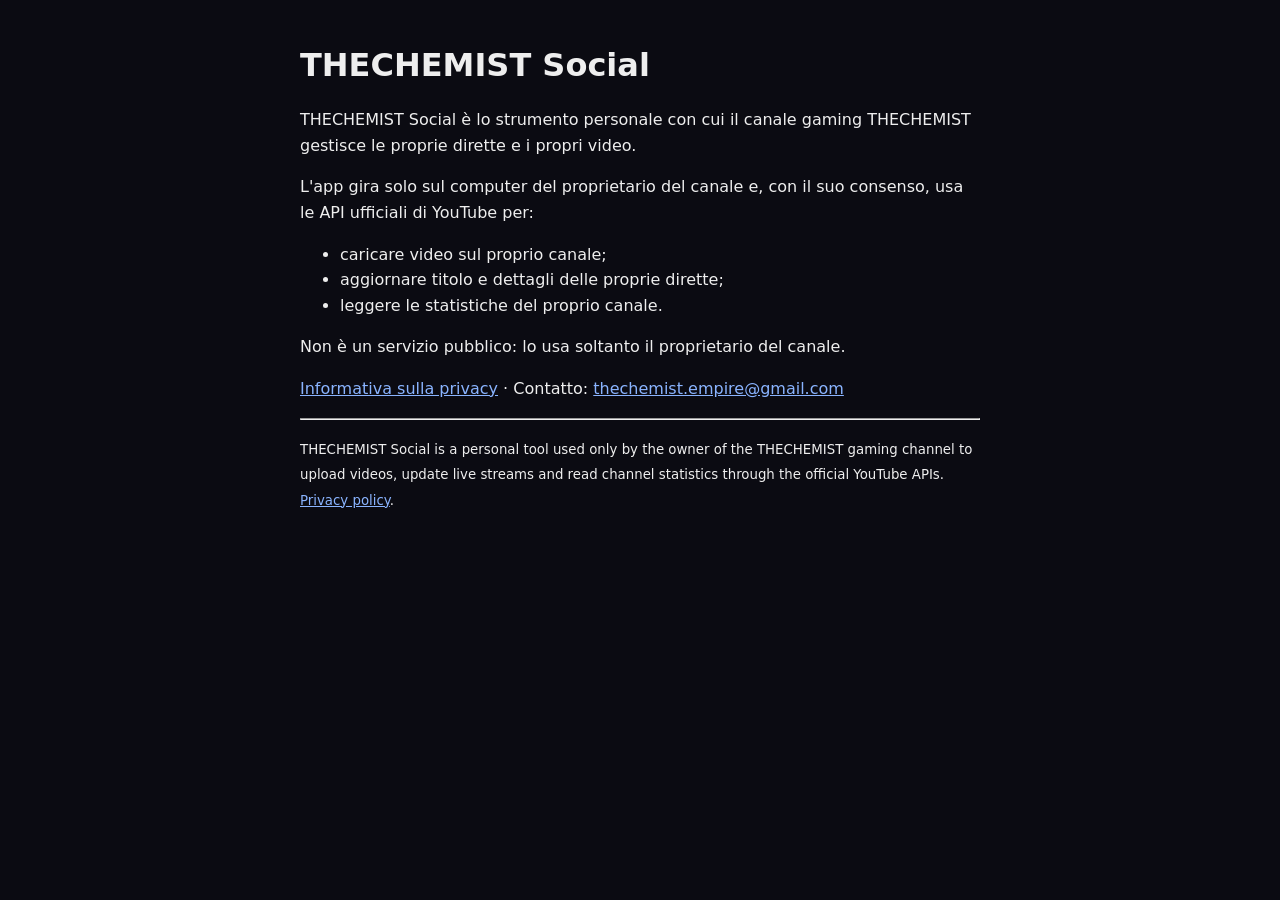
==== index.html @ 32021240 "Home page e informativa privacy di THECHEMIST Social Co-Authored-By: Claude Opus 5.5 <noreply@anthro" ====
<!doctype html>
<html lang="it">
<head>
<meta charset="utf-8">
<meta name="viewport" content="width=device-width, initial-scale=1">
<title>THECHEMIST Social</title>
<style>
  body { font: 16px/1.6 system-ui, sans-serif; max-width: 680px; margin: 40px auto; padding: 0 16px; background: #0b0b12; color: #eee; }
  a { color: #8ab4ff; }
  h1 { margin-bottom: 4px; }
</style>
</head>
<body>
<h1>THECHEMIST Social</h1>
<p>THECHEMIST Social è lo strumento personale con cui il canale gaming THECHEMIST gestisce le proprie dirette e i propri video.</p>
<p>L'app gira solo sul computer del proprietario del canale e, con il suo consenso, usa le API ufficiali di YouTube per:</p>
<ul>
  <li>caricare video sul proprio canale;</li>
  <li>aggiornare titolo e dettagli delle proprie dirette;</li>
  <li>leggere le statistiche del proprio canale.</li>
</ul>
<p>Non è un servizio pubblico: lo usa soltanto il proprietario del canale.</p>
<p><a href="privacy.html">Informativa sulla privacy</a> · Contatto: <a href="mailto:thechemist.empire@gmail.com">thechemist.empire@gmail.com</a></p>
<hr>
<p lang="en"><small>THECHEMIST Social is a personal tool used only by the owner of the THECHEMIST gaming channel to upload videos, update live streams and read channel statistics through the official YouTube APIs. <a href="privacy.html">Privacy policy</a>.</small></p>
</body>
</html>
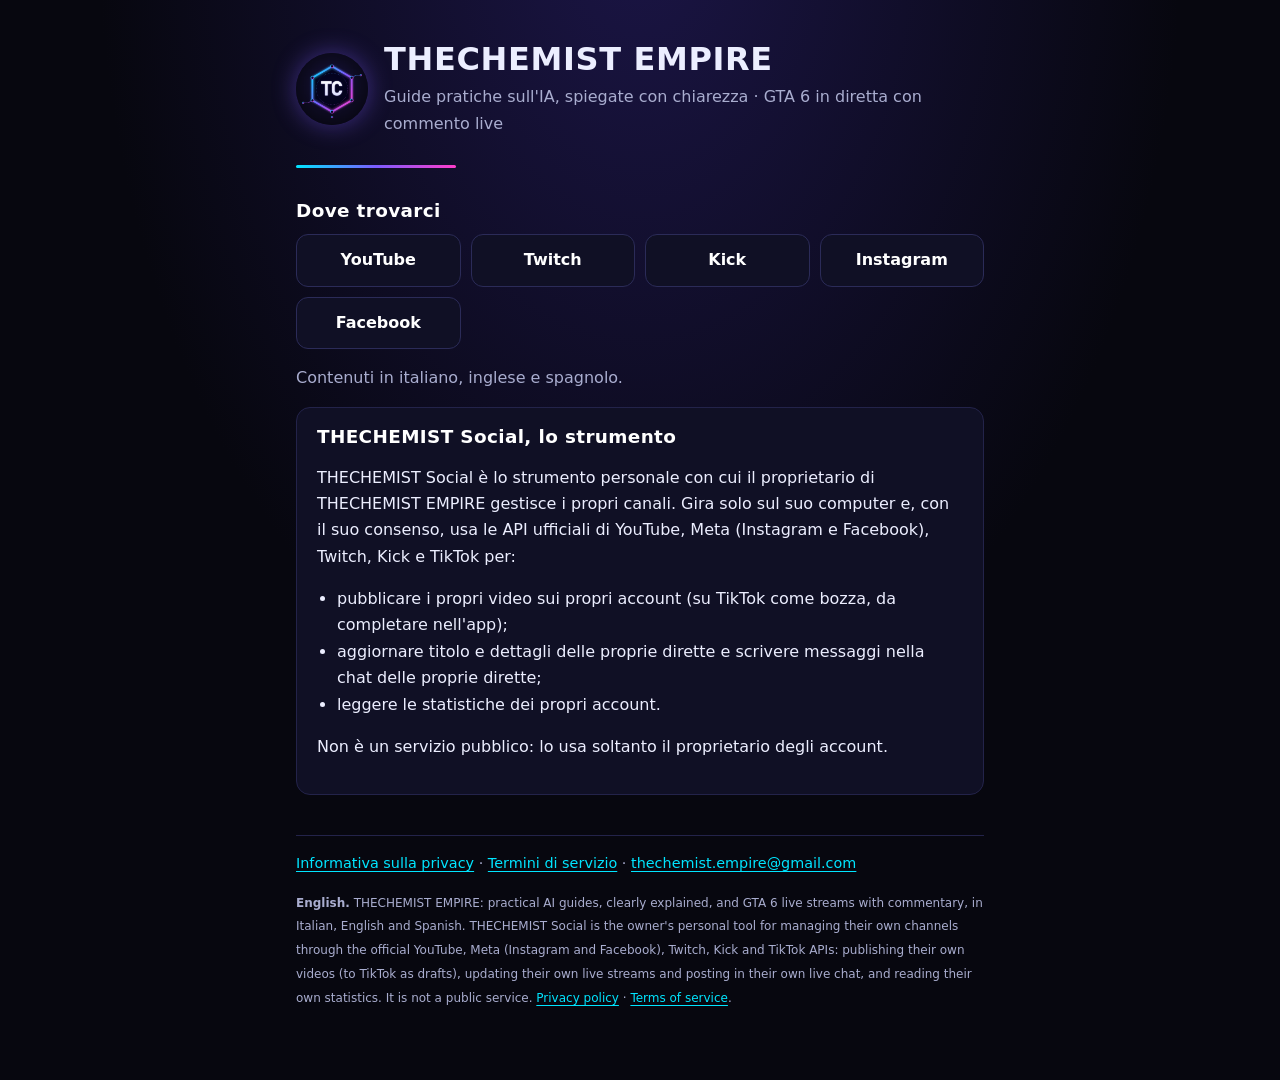
==== commit 5f802e5d: "THECHEMIST EMPIRE: home con canali, privacy con Twitch e Kick, termini Co-Authored-By: Claude Opus 5" ====
--- a/index.html
+++ b/index.html
@@ -3,25 +3,51 @@
 <head>
 <meta charset="utf-8">
 <meta name="viewport" content="width=device-width, initial-scale=1">
-<title>THECHEMIST Social</title>
-<style>
-  body { font: 16px/1.6 system-ui, sans-serif; max-width: 680px; margin: 40px auto; padding: 0 16px; background: #0b0b12; color: #eee; }
-  a { color: #8ab4ff; }
-  h1 { margin-bottom: 4px; }
-</style>
+<title>THECHEMIST EMPIRE</title>
+<meta name="description" content="Guide pratiche sull'intelligenza artificiale, spiegate con chiarezza, e GTA 6 in diretta con commento live. In italiano, inglese e spagnolo.">
+<link rel="icon" href="logo.png">
+<link rel="stylesheet" href="stile.css">
 </head>
 <body>
-<h1>THECHEMIST Social</h1>
-<p>THECHEMIST Social è lo strumento personale con cui il canale gaming THECHEMIST gestisce le proprie dirette e i propri video.</p>
-<p>L'app gira solo sul computer del proprietario del canale e, con il suo consenso, usa le API ufficiali di YouTube per:</p>
-<ul>
-  <li>caricare video sul proprio canale;</li>
-  <li>aggiornare titolo e dettagli delle proprie dirette;</li>
-  <li>leggere le statistiche del proprio canale.</li>
-</ul>
-<p>Non è un servizio pubblico: lo usa soltanto il proprietario del canale.</p>
-<p><a href="privacy.html">Informativa sulla privacy</a> · Contatto: <a href="mailto:thechemist.empire@gmail.com">thechemist.empire@gmail.com</a></p>
-<hr>
-<p lang="en"><small>THECHEMIST Social is a personal tool used only by the owner of the THECHEMIST gaming channel to upload videos, update live streams and read channel statistics through the official YouTube APIs. <a href="privacy.html">Privacy policy</a>.</small></p>
+<main>
+  <div class="testata">
+    <img src="logo.png" alt="Logo THECHEMIST EMPIRE">
+    <div>
+      <h1>THECHEMIST EMPIRE</h1>
+      <p class="sottotitolo">Guide pratiche sull'IA, spiegate con chiarezza · GTA 6 in diretta con commento live</p>
+    </div>
+  </div>
+  <div class="riga"></div>
+
+  <h2>Dove trovarci</h2>
+  <div class="canali">
+    <a href="https://www.youtube.com/channel/UC76AmSncGOaZmI1vPT5BlLQ">YouTube</a>
+    <a href="https://www.twitch.tv/thechemistempire">Twitch</a>
+    <a href="https://kick.com/thechemistempire">Kick</a>
+    <a href="https://www.instagram.com/thechemist.empire/">Instagram</a>
+    <a href="https://www.facebook.com/profile.php?id=61596619779956">Facebook</a>
+  </div>
+  <p class="tenue">Contenuti in italiano, inglese e spagnolo.</p>
+
+  <div class="scheda">
+    <h2 style="margin-top:0">THECHEMIST Social, lo strumento</h2>
+    <p>THECHEMIST Social è lo strumento personale con cui il proprietario di THECHEMIST EMPIRE gestisce i propri canali. Gira solo sul suo computer e, con il suo consenso, usa le API ufficiali di YouTube, Meta (Instagram e Facebook), Twitch, Kick e TikTok per:</p>
+    <ul>
+      <li>pubblicare i propri video sui propri account (su TikTok come bozza, da completare nell'app);</li>
+      <li>aggiornare titolo e dettagli delle proprie dirette e scrivere messaggi nella chat delle proprie dirette;</li>
+      <li>leggere le statistiche dei propri account.</li>
+    </ul>
+    <p>Non è un servizio pubblico: lo usa soltanto il proprietario degli account.</p>
+  </div>
+
+  <footer>
+    <a href="privacy.html">Informativa sulla privacy</a> · <a href="termini.html">Termini di servizio</a> ·
+    <a href="mailto:thechemist.empire@gmail.com">thechemist.empire@gmail.com</a>
+    <p lang="en"><small><b>English.</b> THECHEMIST EMPIRE: practical AI guides, clearly explained, and GTA 6 live streams with commentary, in Italian, English and Spanish.
+    THECHEMIST Social is the owner's personal tool for managing their own channels through the official YouTube, Meta (Instagram and Facebook), Twitch, Kick and TikTok APIs:
+    publishing their own videos (to TikTok as drafts), updating their own live streams and posting in their own live chat, and reading their own statistics.
+    It is not a public service. <a href="privacy.html">Privacy policy</a> · <a href="termini.html">Terms of service</a>.</small></p>
+  </footer>
+</main>
 </body>
 </html>
--- a/stile.css
+++ b/stile.css
@@ -0,0 +1,27 @@
+:root { --sfondo: #07070f; --carta: #101025; --testo: #eceeff; --tenue: #a9adcf; --ciano: #00e5ff; --viola: #7c5cff; --magenta: #ff3dcb; }
+* { box-sizing: border-box; }
+body { margin: 0; font: 16px/1.65 "Segoe UI", system-ui, -apple-system, sans-serif; color: var(--testo);
+       background: radial-gradient(ellipse at 50% -10%, #1b1546 0%, var(--sfondo) 60%) fixed, var(--sfondo); }
+main { max-width: 720px; margin: 0 auto; padding: 40px 16px 56px; }
+a { color: var(--ciano); text-underline-offset: 3px; }
+h1, h2 { font-family: Bahnschrift, "Segoe UI", system-ui, sans-serif; letter-spacing: .02em; line-height: 1.2; }
+h1 { font-size: 2rem; margin: 0 0 6px; }
+h2 { font-size: 1.15rem; margin: 32px 0 8px; color: #fff; }
+.testata { display: flex; align-items: center; gap: 16px; margin-bottom: 28px; }
+.testata img { width: 72px; height: 72px; border-radius: 50%; box-shadow: 0 0 24px rgba(124, 92, 255, .45); }
+.sottotitolo { color: var(--tenue); margin: 0; }
+.riga { height: 3px; width: 160px; border-radius: 2px; background: linear-gradient(90deg, var(--ciano), var(--viola), var(--magenta)); margin: 10px 0 24px; }
+.scheda { background: var(--carta); border: 1px solid #23234a; border-radius: 14px; padding: 18px 20px; margin: 16px 0; }
+.canali { display: grid; grid-template-columns: repeat(auto-fit, minmax(150px, 1fr)); gap: 10px; margin: 12px 0; }
+.canali a { display: block; text-align: center; padding: 12px; border-radius: 12px; text-decoration: none; color: #fff; font-weight: 600;
+            background: var(--carta); border: 1px solid #2b2b58; }
+.canali a:hover, .canali a:focus-visible { border-color: var(--viola); box-shadow: 0 0 16px rgba(124, 92, 255, .35); }
+ul { padding-left: 20px; }
+footer { margin-top: 40px; color: var(--tenue); font-size: .9rem; border-top: 1px solid #23234a; padding-top: 16px; }
+small, .tenue { color: var(--tenue); }
+h1, p, li { overflow-wrap: anywhere; }
+@media (max-width: 480px) {
+  h1 { font-size: 1.45rem; }
+  .testata img { width: 56px; height: 56px; }
+  .canali { grid-template-columns: 1fr 1fr; }
+}
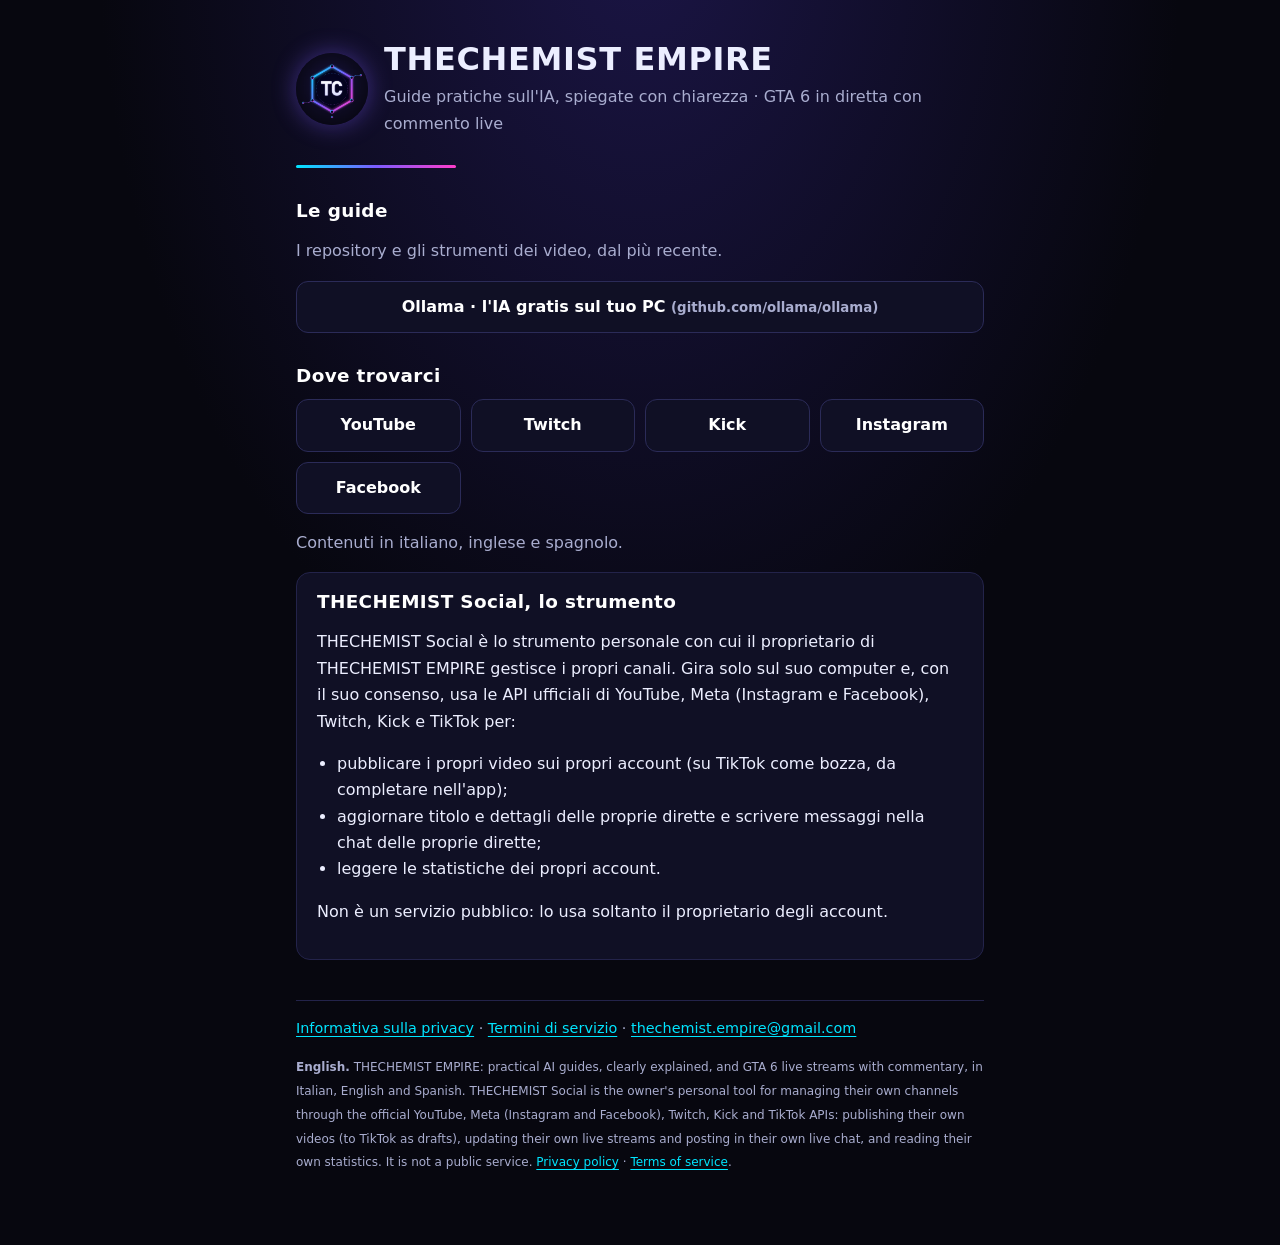
==== commit 39bb70b7: "Home: sezione Le guide con il link a Ollama Co-Authored-By: Claude Fable 5.2 <noreply@anthropic.com>" ====
--- a/index.html
+++ b/index.html
@@ -18,6 +18,12 @@
     </div>
   </div>
   <div class="riga"></div>
+
+  <h2 id="guide">Le guide</h2>
+  <p class="tenue">I repository e gli strumenti dei video, dal più recente.</p>
+  <div class="canali" style="grid-template-columns:1fr">
+    <a href="https://github.com/ollama/ollama">Ollama · l'IA gratis sul tuo PC <small class="tenue">(github.com/ollama/ollama)</small></a>
+  </div>
 
   <h2>Dove trovarci</h2>
   <div class="canali">
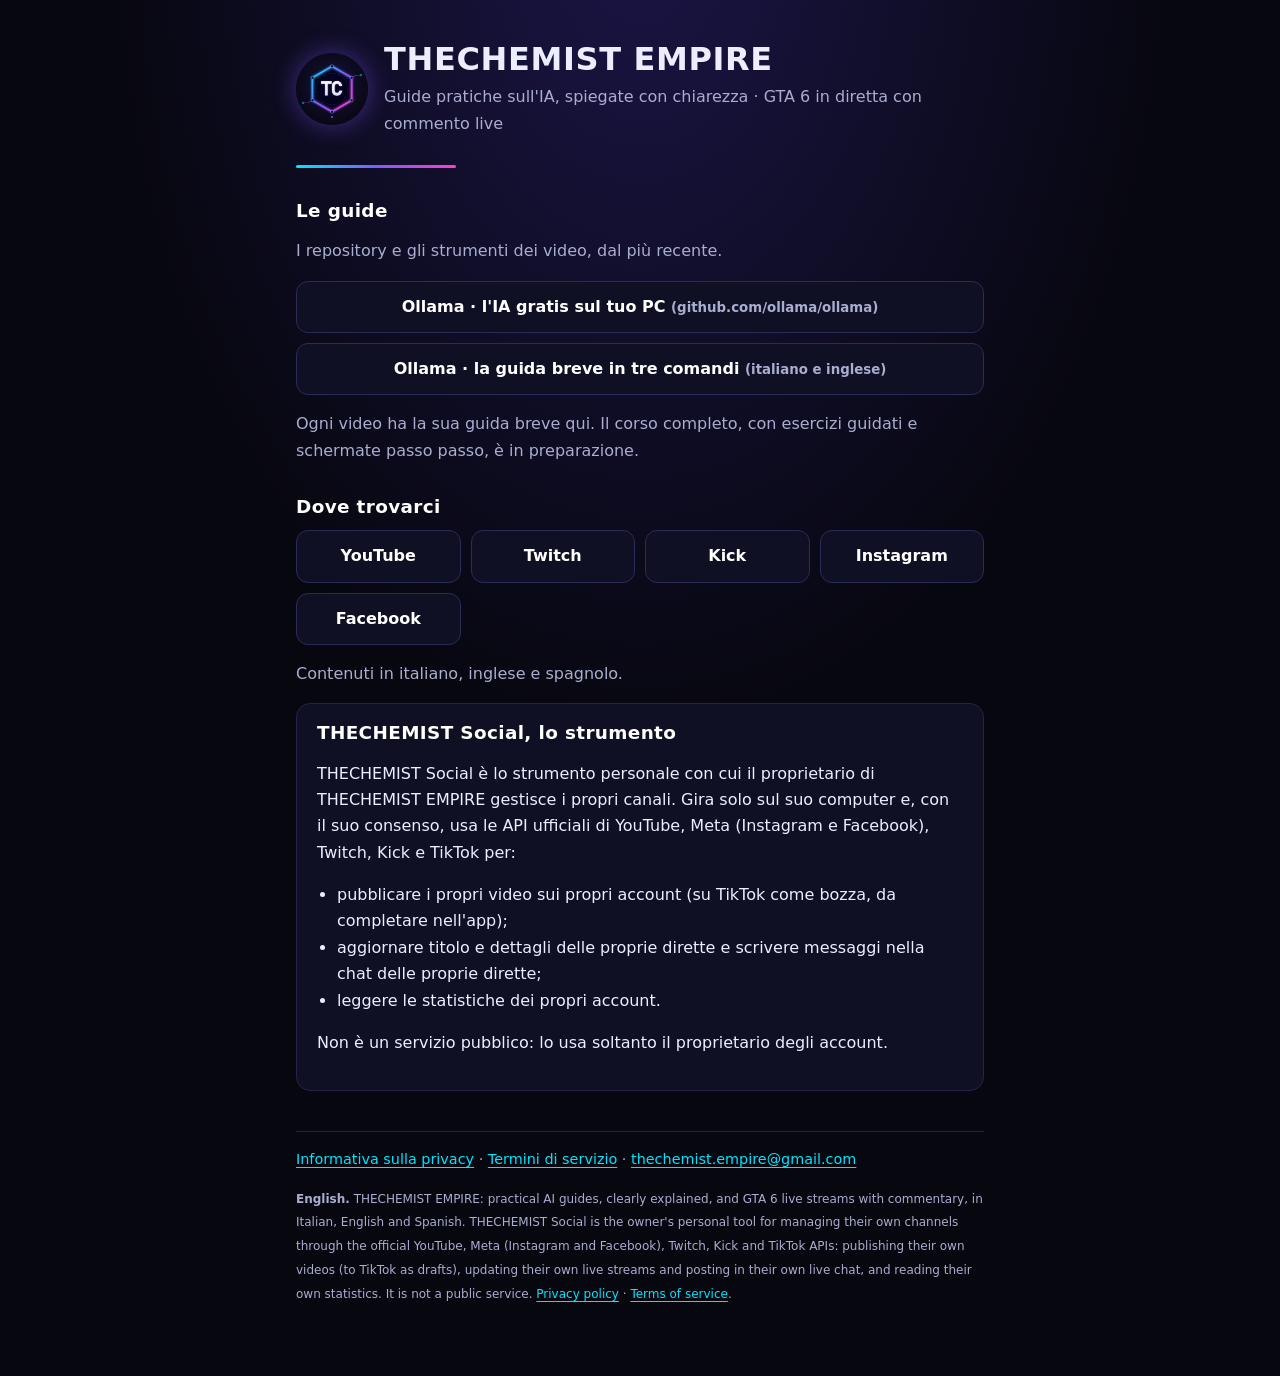
==== commit 93f14ade: "Guide brevi: pagina di Ollama in italiano e inglese, collegata dalla home Co-Authored-By: Claude Fab" ====
--- a/index.html
+++ b/index.html
@@ -23,7 +23,9 @@
   <p class="tenue">I repository e gli strumenti dei video, dal più recente.</p>
   <div class="canali" style="grid-template-columns:1fr">
     <a href="https://github.com/ollama/ollama">Ollama · l'IA gratis sul tuo PC <small class="tenue">(github.com/ollama/ollama)</small></a>
+    <a href="guide/ollama.html">Ollama · la guida breve in tre comandi <small class="tenue">(italiano e inglese)</small></a>
   </div>
+  <p class="tenue">Ogni video ha la sua guida breve qui. Il corso completo, con esercizi guidati e schermate passo passo, è in preparazione.</p>
 
   <h2>Dove trovarci</h2>
   <div class="canali">
--- a/stile.css
+++ b/stile.css
@@ -16,7 +16,9 @@
 .canali a { display: block; text-align: center; padding: 12px; border-radius: 12px; text-decoration: none; color: #fff; font-weight: 600;
             background: var(--carta); border: 1px solid #2b2b58; }
 .canali a:hover, .canali a:focus-visible { border-color: var(--viola); box-shadow: 0 0 16px rgba(124, 92, 255, .35); }
-ul { padding-left: 20px; }
+ul, ol { padding-left: 20px; }
+pre { background: #0b0b1c; border: 1px solid #23234a; border-radius: 10px; padding: 12px 14px; margin: 8px 0; white-space: pre-wrap; overflow-wrap: anywhere; }
+code { font: 14px/1.5 "Cascadia Mono", Consolas, monospace; color: #dfe3ff; }
 footer { margin-top: 40px; color: var(--tenue); font-size: .9rem; border-top: 1px solid #23234a; padding-top: 16px; }
 small, .tenue { color: var(--tenue); }
 h1, p, li { overflow-wrap: anywhere; }
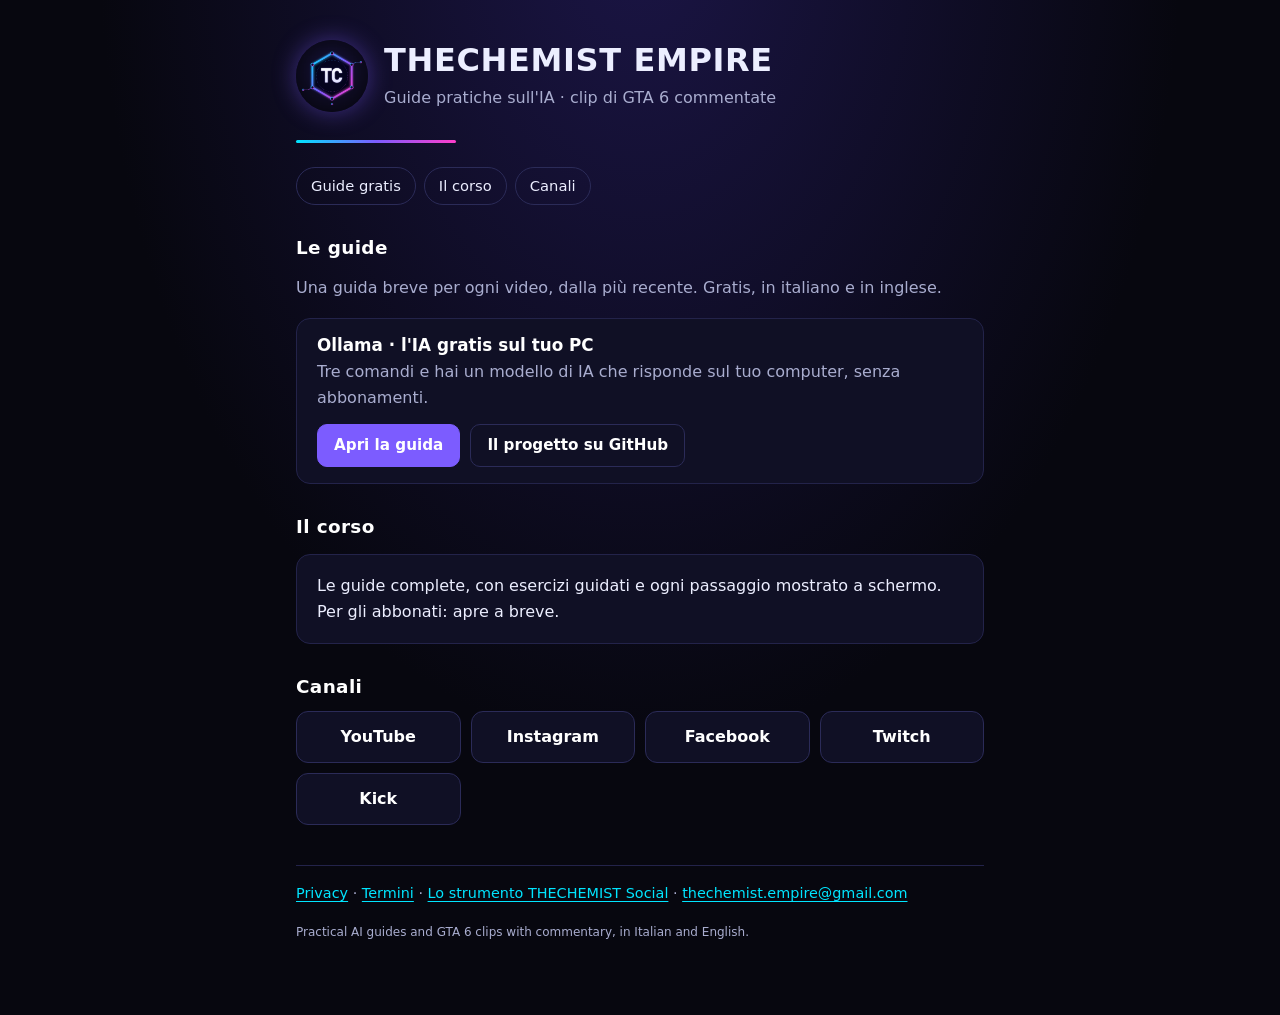
==== commit 0448167f: "Home a sezioni (guide, corso, canali); la descrizione dello strumento passa in una pagina sua Co-Aut" ====
--- a/index.html
+++ b/index.html
@@ -4,7 +4,7 @@
 <meta charset="utf-8">
 <meta name="viewport" content="width=device-width, initial-scale=1">
 <title>THECHEMIST EMPIRE</title>
-<meta name="description" content="Guide pratiche sull'intelligenza artificiale, spiegate con chiarezza, e GTA 6 in diretta con commento live. In italiano, inglese e spagnolo.">
+<meta name="description" content="Guide pratiche sull'intelligenza artificiale, spiegate con chiarezza, e clip di GTA 6 commentate. In italiano e in inglese.">
 <link rel="icon" href="logo.png">
 <link rel="stylesheet" href="stile.css">
 </head>
@@ -14,47 +14,41 @@
     <img src="logo.png" alt="Logo THECHEMIST EMPIRE">
     <div>
       <h1>THECHEMIST EMPIRE</h1>
-      <p class="sottotitolo">Guide pratiche sull'IA, spiegate con chiarezza · GTA 6 in diretta con commento live</p>
+      <p class="sottotitolo">Guide pratiche sull'IA · clip di GTA 6 commentate</p>
     </div>
   </div>
   <div class="riga"></div>
+  <nav class="indice"><a href="#guide">Guide gratis</a><a href="#corso">Il corso</a><a href="#canali">Canali</a></nav>
 
   <h2 id="guide">Le guide</h2>
-  <p class="tenue">I repository e gli strumenti dei video, dal più recente.</p>
-  <div class="canali" style="grid-template-columns:1fr">
-    <a href="https://github.com/ollama/ollama">Ollama · l'IA gratis sul tuo PC <small class="tenue">(github.com/ollama/ollama)</small></a>
-    <a href="guide/ollama.html">Ollama · la guida breve in tre comandi <small class="tenue">(italiano e inglese)</small></a>
+  <p class="tenue">Una guida breve per ogni video, dalla più recente. Gratis, in italiano e in inglese.</p>
+  <div class="guida">
+    <h3>Ollama · l'IA gratis sul tuo PC</h3>
+    <p>Tre comandi e hai un modello di IA che risponde sul tuo computer, senza abbonamenti.</p>
+    <div class="azioni">
+      <a class="pieno" href="guide/ollama.html">Apri la guida</a>
+      <a href="https://github.com/ollama/ollama">Il progetto su GitHub</a>
+    </div>
   </div>
-  <p class="tenue">Ogni video ha la sua guida breve qui. Il corso completo, con esercizi guidati e schermate passo passo, è in preparazione.</p>
 
-  <h2>Dove trovarci</h2>
+  <h2 id="corso">Il corso</h2>
+  <div class="scheda">
+    <p style="margin:0">Le guide complete, con esercizi guidati e ogni passaggio mostrato a schermo. Per gli abbonati: apre a breve.</p>
+  </div>
+
+  <h2 id="canali">Canali</h2>
   <div class="canali">
     <a href="https://www.youtube.com/channel/UC76AmSncGOaZmI1vPT5BlLQ">YouTube</a>
+    <a href="https://www.instagram.com/thechemist.empire/">Instagram</a>
+    <a href="https://www.facebook.com/profile.php?id=61596619779956">Facebook</a>
     <a href="https://www.twitch.tv/thechemistempire">Twitch</a>
     <a href="https://kick.com/thechemistempire">Kick</a>
-    <a href="https://www.instagram.com/thechemist.empire/">Instagram</a>
-    <a href="https://www.facebook.com/profile.php?id=61596619779956">Facebook</a>
-  </div>
-  <p class="tenue">Contenuti in italiano, inglese e spagnolo.</p>
-
-  <div class="scheda">
-    <h2 style="margin-top:0">THECHEMIST Social, lo strumento</h2>
-    <p>THECHEMIST Social è lo strumento personale con cui il proprietario di THECHEMIST EMPIRE gestisce i propri canali. Gira solo sul suo computer e, con il suo consenso, usa le API ufficiali di YouTube, Meta (Instagram e Facebook), Twitch, Kick e TikTok per:</p>
-    <ul>
-      <li>pubblicare i propri video sui propri account (su TikTok come bozza, da completare nell'app);</li>
-      <li>aggiornare titolo e dettagli delle proprie dirette e scrivere messaggi nella chat delle proprie dirette;</li>
-      <li>leggere le statistiche dei propri account.</li>
-    </ul>
-    <p>Non è un servizio pubblico: lo usa soltanto il proprietario degli account.</p>
   </div>
 
   <footer>
-    <a href="privacy.html">Informativa sulla privacy</a> · <a href="termini.html">Termini di servizio</a> ·
+    <a href="privacy.html">Privacy</a> · <a href="termini.html">Termini</a> · <a href="strumento.html">Lo strumento THECHEMIST Social</a> ·
     <a href="mailto:thechemist.empire@gmail.com">thechemist.empire@gmail.com</a>
-    <p lang="en"><small><b>English.</b> THECHEMIST EMPIRE: practical AI guides, clearly explained, and GTA 6 live streams with commentary, in Italian, English and Spanish.
-    THECHEMIST Social is the owner's personal tool for managing their own channels through the official YouTube, Meta (Instagram and Facebook), Twitch, Kick and TikTok APIs:
-    publishing their own videos (to TikTok as drafts), updating their own live streams and posting in their own live chat, and reading their own statistics.
-    It is not a public service. <a href="privacy.html">Privacy policy</a> · <a href="termini.html">Terms of service</a>.</small></p>
+    <p lang="en"><small>Practical AI guides and GTA 6 clips with commentary, in Italian and English.</small></p>
   </footer>
 </main>
 </body>
--- a/stile.css
+++ b/stile.css
@@ -16,6 +16,16 @@
 .canali a { display: block; text-align: center; padding: 12px; border-radius: 12px; text-decoration: none; color: #fff; font-weight: 600;
             background: var(--carta); border: 1px solid #2b2b58; }
 .canali a:hover, .canali a:focus-visible { border-color: var(--viola); box-shadow: 0 0 16px rgba(124, 92, 255, .35); }
+.indice { display: flex; flex-wrap: wrap; gap: 8px; margin: 0 0 8px; }
+.indice a { padding: 6px 14px; border-radius: 999px; border: 1px solid #2b2b58; color: var(--testo); text-decoration: none; font-size: .92rem; }
+.indice a:hover, .indice a:focus-visible { border-color: var(--viola); }
+.guida { background: var(--carta); border: 1px solid #23234a; border-radius: 14px; padding: 16px 20px; margin: 12px 0; }
+.guida h3 { margin: 0 0 4px; font: 600 1.05rem Bahnschrift, "Segoe UI", system-ui, sans-serif; color: #fff; }
+.guida p { margin: 0 0 12px; color: var(--tenue); }
+.azioni { display: flex; flex-wrap: wrap; gap: 10px; }
+.azioni a { padding: 8px 16px; border-radius: 10px; border: 1px solid #2b2b58; color: #fff; text-decoration: none; font-weight: 600; font-size: .95rem; }
+.azioni a.pieno { background: var(--viola); border-color: var(--viola); }
+.azioni a:hover, .azioni a:focus-visible { border-color: var(--ciano); }
 ul, ol { padding-left: 20px; }
 pre { background: #0b0b1c; border: 1px solid #23234a; border-radius: 10px; padding: 12px 14px; margin: 8px 0; white-space: pre-wrap; overflow-wrap: anywhere; }
 code { font: 14px/1.5 "Cascadia Mono", Consolas, monospace; color: #dfe3ff; }
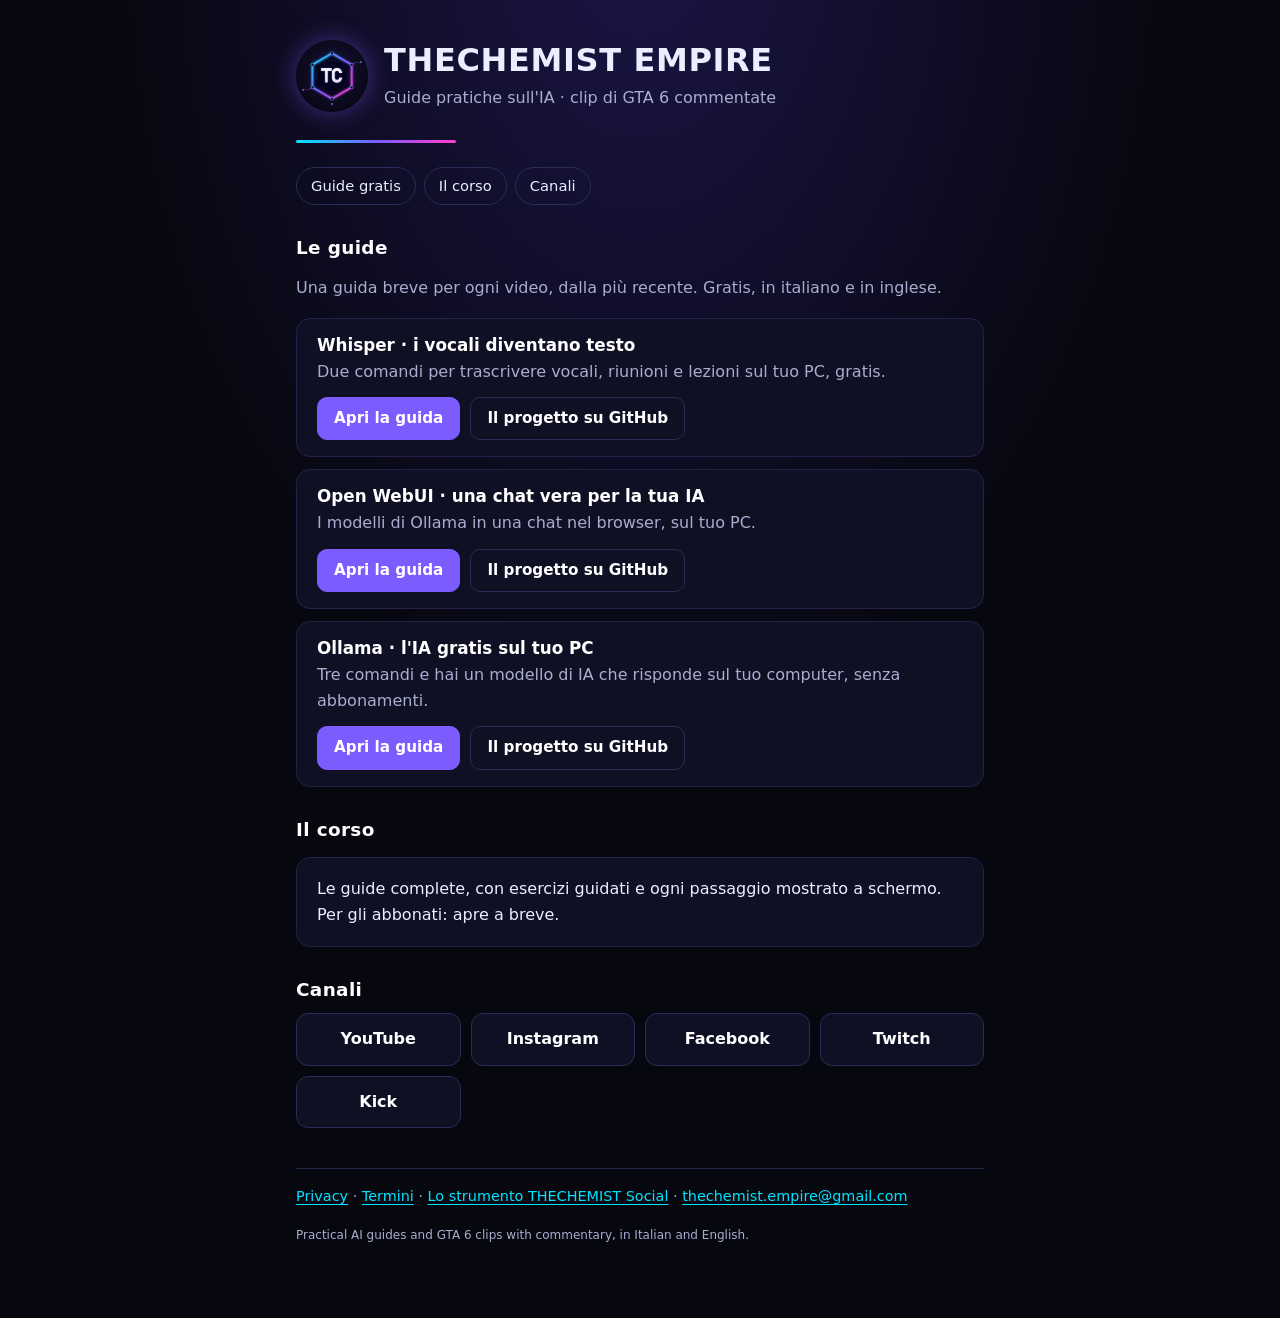
==== commit 686a9d1a: "Guide brevi di Open WebUI e Whisper, in italiano e inglese Co-Authored-By: Claude Fable 5.2 <noreply" ====
--- a/index.html
+++ b/index.html
@@ -22,6 +22,22 @@
 
   <h2 id="guide">Le guide</h2>
   <p class="tenue">Una guida breve per ogni video, dalla più recente. Gratis, in italiano e in inglese.</p>
+  <div class="guida">
+    <h3>Whisper · i vocali diventano testo</h3>
+    <p>Due comandi per trascrivere vocali, riunioni e lezioni sul tuo PC, gratis.</p>
+    <div class="azioni">
+      <a class="pieno" href="guide/whisper.html">Apri la guida</a>
+      <a href="https://github.com/openai/whisper">Il progetto su GitHub</a>
+    </div>
+  </div>
+  <div class="guida">
+    <h3>Open WebUI · una chat vera per la tua IA</h3>
+    <p>I modelli di Ollama in una chat nel browser, sul tuo PC.</p>
+    <div class="azioni">
+      <a class="pieno" href="guide/open-webui.html">Apri la guida</a>
+      <a href="https://github.com/open-webui/open-webui">Il progetto su GitHub</a>
+    </div>
+  </div>
   <div class="guida">
     <h3>Ollama · l'IA gratis sul tuo PC</h3>
     <p>Tre comandi e hai un modello di IA che risponde sul tuo computer, senza abbonamenti.</p>
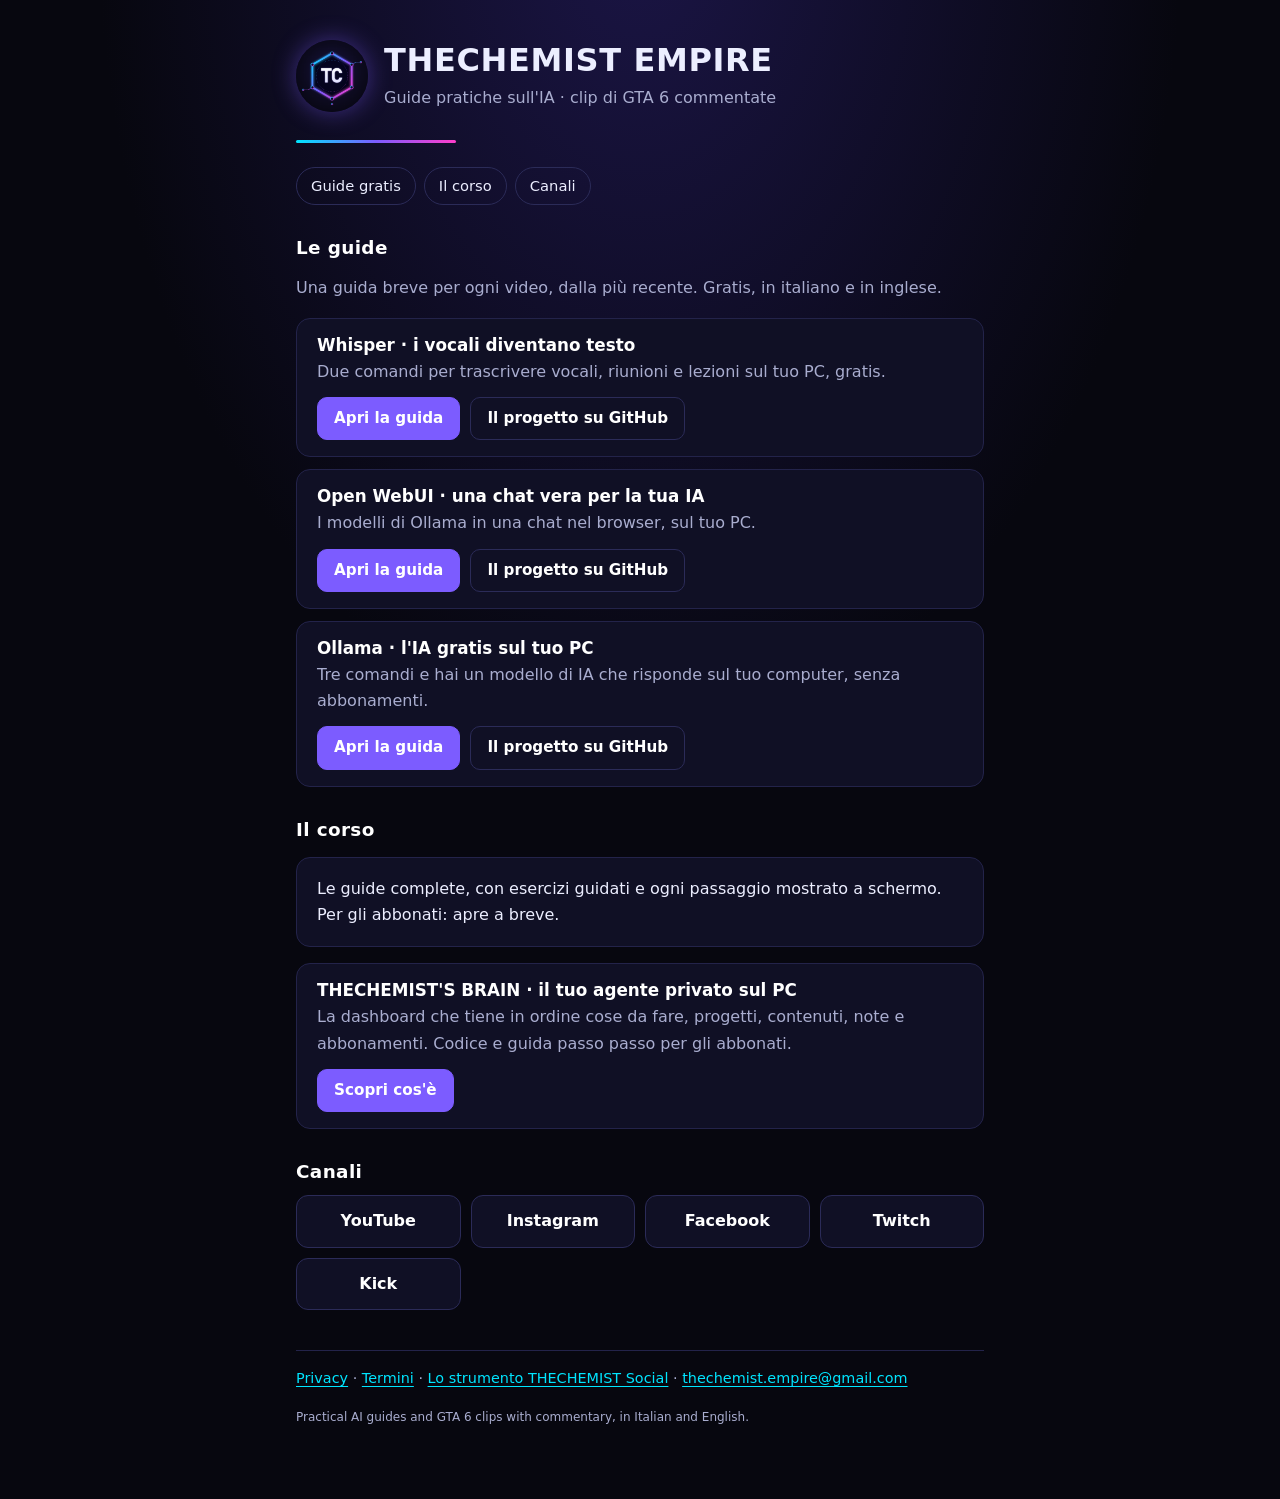
==== commit 794090cf: "Pagina di THECHEMIST'S BRAIN e scheda nella sezione del corso Co-Authored-By: Claude Fable 5.2 <nore" ====
--- a/index.html
+++ b/index.html
@@ -51,6 +51,13 @@
   <div class="scheda">
     <p style="margin:0">Le guide complete, con esercizi guidati e ogni passaggio mostrato a schermo. Per gli abbonati: apre a breve.</p>
   </div>
+  <div class="guida">
+    <h3>THECHEMIST'S BRAIN · il tuo agente privato sul PC</h3>
+    <p>La dashboard che tiene in ordine cose da fare, progetti, contenuti, note e abbonamenti. Codice e guida passo passo per gli abbonati.</p>
+    <div class="azioni">
+      <a class="pieno" href="guide/brain.html">Scopri cos'è</a>
+    </div>
+  </div>
 
   <h2 id="canali">Canali</h2>
   <div class="canali">
